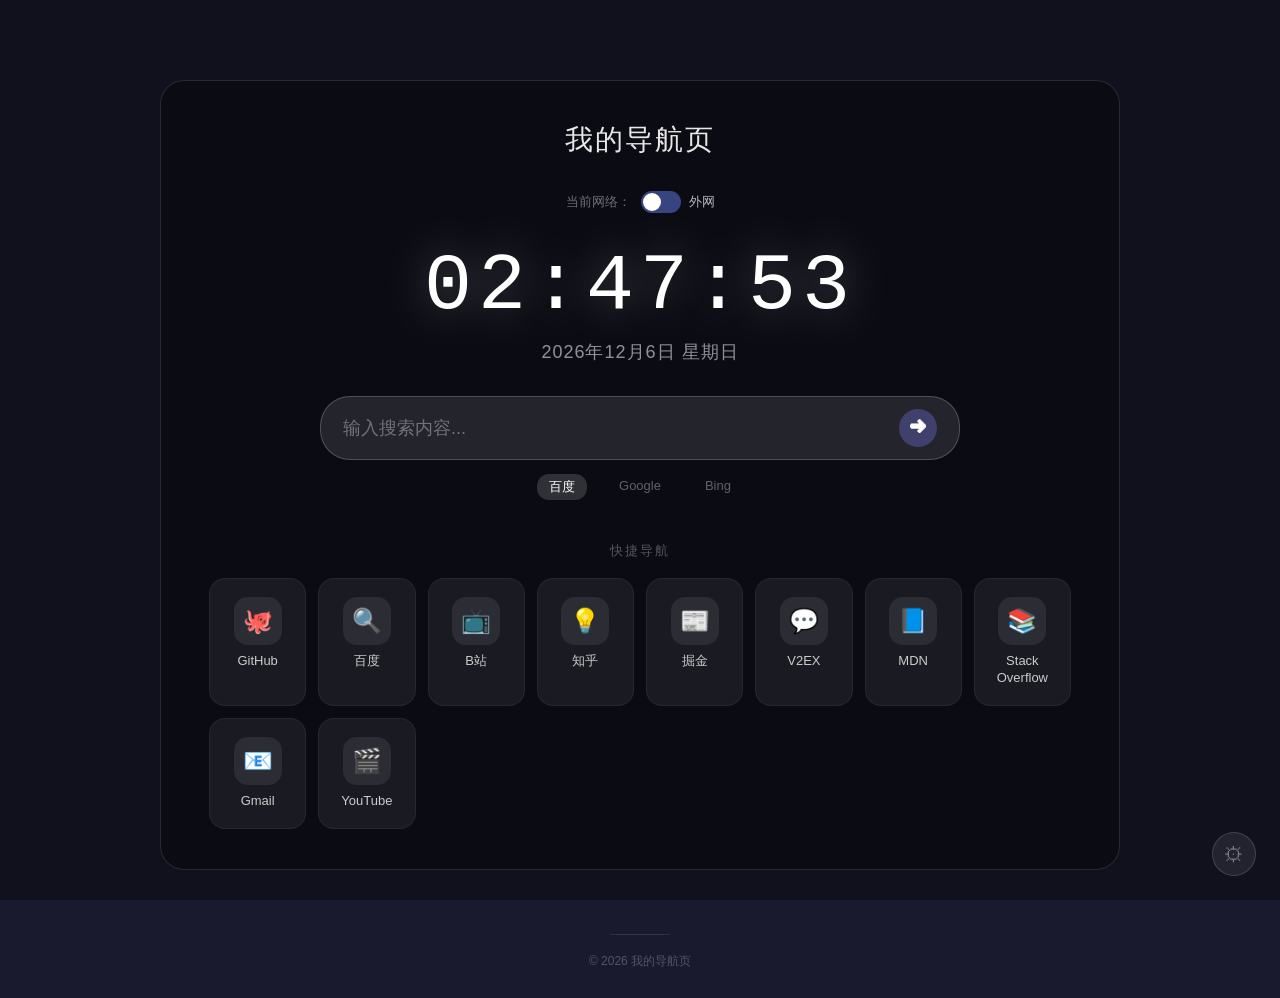
==== frontend/index.html @ 87651d71 "全栈化升级：Flask + SQLite + JWT 多用户系统 后端: - Flask REST API (/api/auth/*, /api/data/*) - SQLite 数据库（users " ====
<!DOCTYPE html>
<html lang="zh-CN">
<head>
<meta charset="UTF-8">
<meta name="viewport" content="width=device-width, initial-scale=1.0">
<title id="page-title">我的导航页</title>
<link rel="stylesheet" href="css/style.css">
</head>
<body>

<!-- ===== 主面板 ===== -->
<div class="main-card">
  <div class="page-heading" id="page-heading">我的导航页</div>

  <!-- 网络模式切换 -->
  <div class="netmode-row">
    <span class="netmode-label">当前网络：</span>
    <label class="netmode-toggle" id="netmode-toggle" title="切换内外网访问地址">
      <input type="checkbox" id="netmode-cb" onchange="toggleNetworkMode()">
      <span class="netmode-switch"></span>
      <span class="netmode-text" id="netmode-text">外网</span>
    </label>
  </div>

  <div class="clock-area">
    <div id="time">00:00:00</div>
    <div id="date"></div>
  </div>

  <div class="search-area">
    <div class="search-box">
      <input id="search-input" type="text" placeholder="输入搜索内容..." onkeydown="if(event.key==='Enter')doSearch()">
      <button onclick="doSearch()">&#10140;</button>
    </div>
    <div class="search-engine">
      <span class="active" data-engine="baidu" onclick="setEngine(this)">百度</span>
      <span data-engine="google" onclick="setEngine(this)">Google</span>
      <span data-engine="bing" onclick="setEngine(this)">Bing</span>
    </div>
  </div>

  <div class="nav-section">
    <div class="nav-title">快捷导航</div>
    <div class="nav-grid" id="nav-grid"></div>
  </div>
</div>

<!-- ===== 全局页脚 ===== -->
<footer class="page-footer">
  <div class="footer-divider"></div>
  <div>&copy; <span id="footer-year"></span> <span id="footer-title">我的导航页</span></div>
  <div id="copyright-info"></div>
</footer>

<!-- ===== 管理按钮 ===== -->
<button class="admin-toggle" onclick="openAdminDialog()" title="管理">&#9881;</button>

<!-- ===== 管理弹窗 ===== -->
<div class="overlay" id="overlay" onclick="if(event.target===this)closeDialog()">
  <div class="dialog">
    <!-- 登录界面 -->
    <div id="login-form" style="padding:28px;">
      <h2 style="text-align:center;margin-bottom:24px;">&#128274; 管理员登录</h2>
      <div class="login-form">
        <p id="login-msg">默认账号：admin@localhost / admin</p>
        <input id="email-input" type="text" placeholder="邮箱" onkeydown="if(event.key==='Enter'){document.getElementById('pwd-input').focus()}">
        <input id="pwd-input" type="password" placeholder="密码" onkeydown="if(event.key==='Enter')doLogin()">
        <div class="btn-row">
          <button class="btn-secondary" onclick="closeDialog()">取消</button>
          <button class="btn-primary" onclick="doLogin()">登录</button>
        </div>
        <div class="login-error" id="login-error">密码错误，请重试</div>
      </div>
    </div>

    <!-- 管理面板（登录后显示） -->
    <div id="admin-panel" style="display:none;flex-direction:column;flex:1;min-height:0;">
      <div class="dialog-header">
        <div class="tabs">
          <button class="tab-btn active" data-tab="settings" onclick="switchTab('settings')">页面设置</button>
          <button class="tab-btn" data-tab="nav" onclick="switchTab('nav')">导航管理</button>
        </div>
        <button class="close-btn" onclick="closeDialog()">&times;</button>
      </div>
      <div class="dialog-body">
        <div id="tab-settings">
          <div class="setting-group">
            <label>主页标题</label>
            <input id="setting-title" placeholder="我的导航页" maxlength="30">
          </div>
          <div class="setting-group">
            <label>页脚文字</label>
            <input id="setting-footer" placeholder="我的导航页" maxlength="40">
          </div>
          <div class="setting-group">
            <label>修改管理密码</label>
            <div class="pwd-change-form">
              <input id="old-pwd" type="password" placeholder="当前密码" maxlength="64">
              <input id="new-pwd" type="password" placeholder="新密码（至少4位）" maxlength="64">
              <input id="new-pwd2" type="password" placeholder="确认新密码" maxlength="64">
              <button class="btn-primary btn-sm" onclick="doChangePassword()">更新密码</button>
              <span class="pwd-change-msg" id="pwd-change-msg"></span>
            </div>
          </div>
          <p class="tip" style="text-align:left;">修改后点击底部"保存全部"生效</p>
        </div>
        <div id="tab-nav" style="display:none;">
          <div id="edit-list"></div>
        </div>
      </div>
      <div class="dialog-footer">
        <button class="add-btn" onclick="addNavItem()">+ 新建导航</button>
        <button class="save-all-btn" onclick="saveAll()">保存全部</button>
      </div>
    </div>
  </div>
</div>

<!-- ===== 图标选择器弹窗 ===== -->
<div class="icon-picker-overlay" id="icon-picker-overlay">
  <div class="icon-picker">
    <div class="icon-picker-header">
      <input id="icon-search" type="text" placeholder="搜索图标..." oninput="filterIcons()">
      <select class="style-select" id="icon-style" onchange="switchIconStyle()">
        <option value="border-radius">圆角矩形</option>
        <option value="circle">圆形</option>
      </select>
      <button onclick="closeIconPicker()">&times;</button>
    </div>
    <div class="icon-picker-body">
      <div class="icon-picker-grid" id="icon-picker-grid">
        <div class="icon-picker-loading">加载图标列表中...</div>
      </div>
    </div>
  </div>
</div>

<script src="js/api.js"></script>
<script src="js/app.js"></script>
</body>
</html>
---- frontend/css/style.css ----
* { margin: 0; padding: 0; box-sizing: border-box; }
body {
  font-family: -apple-system, BlinkMacSystemFont, 'Segoe UI', 'Microsoft YaHei', sans-serif;
  min-height: 100vh;
  display: flex;
  flex-direction: column;
  align-items: center;
  color: #fff;
  background: #1a1a2e center/cover no-repeat fixed;
  background-image: url(https://api.dujin.org/bing/1920.php);
  transition: background-image 1s;
}

body::before {
  content: '';
  position: fixed;
  inset: 0;
  background: rgba(0,0,0,0.35);
  z-index: -1;
}

/* ===== 主面板 ===== */
.main-card {
  margin-top: 80px;
  margin-bottom: 40px;
  background: rgba(0,0,0,0.3);
  backdrop-filter: blur(20px);
  -webkit-backdrop-filter: blur(20px);
  border: 1px solid rgba(255,255,255,0.12);
  border-radius: 24px;
  padding: 40px 48px;
  width: 960px;
  max-width: 95vw;
  flex: 1;
}

/* ===== 网络模式切换 ===== */
.netmode-row {
  display: flex;
  align-items: center;
  justify-content: center;
  gap: 10px;
  margin-bottom: 28px;
}
.netmode-label { font-size: 13px; color: rgba(255,255,255,0.4); }
.netmode-toggle {
  display: flex;
  align-items: center;
  gap: 8px;
  cursor: pointer;
  user-select: none;
}
.netmode-toggle input { display: none; }
.netmode-switch {
  width: 40px; height: 22px;
  border-radius: 11px;
  background: rgba(102,126,234,0.5);
  position: relative;
  transition: background 0.3s;
}
.netmode-switch::after {
  content: '';
  position: absolute;
  top: 2px; left: 2px;
  width: 18px; height: 18px;
  border-radius: 50%;
  background: #fff;
  transition: transform 0.3s;
}
.netmode-toggle input:checked + .netmode-switch {
  background: rgba(255,180,60,0.6);
}
.netmode-toggle input:checked + .netmode-switch::after {
  transform: translateX(18px);
}
.netmode-text {
  font-size: 13px;
  color: rgba(255,255,255,0.7);
  min-width: 2em;
}

/* ===== 页头标题 ===== */
.page-heading {
  text-align: center;
  font-size: 28px;
  font-weight: 300;
  letter-spacing: 2px;
  margin-bottom: 32px;
  color: rgba(255,255,255,0.9);
}

/* ===== 时钟 ===== */
.clock-area { text-align: center; margin-bottom: 32px; }
#time {
  font-size: 80px;
  font-weight: 200;
  letter-spacing: 6px;
  font-variant-numeric: tabular-nums;
  font-family: 'SF Mono', 'Cascadia Code', 'Consolas', monospace;
  text-shadow: 0 0 40px rgba(255,255,255,0.3);
}
#date {
  font-size: 18px;
  color: rgba(255,255,255,0.55);
  margin-top: 8px;
  letter-spacing: 1px;
}

/* ===== 搜索 ===== */
.search-area { margin-bottom: 42px; }
.search-box {
  display: flex;
  align-items: center;
  background: rgba(255,255,255,0.1);
  border: 1px solid rgba(255,255,255,0.2);
  border-radius: 30px;
  padding: 12px 22px;
  transition: border-color 0.3s, box-shadow 0.3s;
  max-width: 640px;
  margin: 0 auto;
}
.search-box:focus-within {
  border-color: rgba(130,130,255,0.6);
  box-shadow: 0 0 24px rgba(130,130,255,0.15);
}
.search-box input {
  flex: 1;
  background: transparent;
  border: none;
  outline: none;
  color: #fff;
  font-size: 18px;
  padding: 6px 0;
}
.search-box input::placeholder { color: rgba(255,255,255,0.35); }
.search-box button {
  background: rgba(130,130,255,0.3);
  border: none;
  color: #fff;
  width: 38px; height: 38px;
  border-radius: 50%;
  cursor: pointer;
  font-size: 17px;
  flex-shrink: 0;
  transition: background 0.3s;
}
.search-box button:hover { background: rgba(130,130,255,0.55); }
.search-engine {
  display: flex;
  justify-content: center;
  gap: 20px;
  margin-top: 14px;
}
.search-engine span {
  font-size: 13px;
  color: rgba(255,255,255,0.35);
  cursor: pointer;
  padding: 4px 12px;
  border-radius: 12px;
  transition: all 0.3s;
}
.search-engine span.active { color: #fff; background: rgba(255,255,255,0.15); }

/* ===== 导航区 ===== */
.nav-title {
  font-size: 13px;
  color: rgba(255,255,255,0.3);
  text-align: center;
  margin-bottom: 18px;
  letter-spacing: 2px;
}
.nav-grid {
  display: grid;
  grid-template-columns: repeat(6, 1fr);
  gap: 12px;
}
@media (min-width: 1200px) { .nav-grid { grid-template-columns: repeat(8, 1fr); } }
@media (max-width: 800px)  { .nav-grid { grid-template-columns: repeat(4, 1fr); } }
@media (max-width: 480px)  { .nav-grid { grid-template-columns: repeat(3, 1fr); } }
.nav-item {
  display: flex;
  flex-direction: column;
  align-items: center;
  gap: 8px;
  padding: 18px 8px;
  background: rgba(255,255,255,0.06);
  border: 1px solid rgba(255,255,255,0.06);
  border-radius: 16px;
  text-decoration: none;
  color: #ccc;
  transition: all 0.3s;
}
.nav-item:hover {
  background: rgba(255,255,255,0.14);
  border-color: rgba(255,255,255,0.15);
  transform: translateY(-3px);
  box-shadow: 0 8px 25px rgba(0,0,0,0.3);
}
.nav-icon {
  width: 48px; height: 48px;
  border-radius: 14px;
  display: flex;
  align-items: center;
  justify-content: center;
  font-size: 24px;
  background: rgba(255,255,255,0.08);
  overflow: hidden;
}
.nav-icon img { width: 100%; height: 100%; object-fit: contain; }
.nav-name { font-size: 13px; text-align: center; line-height: 1.3; }

/* 导航 URL 提示 */
.nav-item { position: relative; }
.nav-url-tip {
  position: absolute;
  bottom: calc(100% + 8px);
  left: 50%;
  transform: translateX(-50%);
  background: rgba(0,0,0,0.85);
  color: rgba(255,255,255,0.8);
  font-size: 11px;
  padding: 5px 10px;
  border-radius: 6px;
  white-space: nowrap;
  pointer-events: none;
  opacity: 0;
  transition: opacity 0.2s;
  z-index: 10;
  max-width: 220px;
  overflow: hidden;
  text-overflow: ellipsis;
}
.nav-url-tip::after {
  content: '';
  position: absolute;
  top: 100%;
  left: 50%;
  transform: translateX(-50%);
  border: 5px solid transparent;
  border-top-color: rgba(0,0,0,0.85);
}
.nav-item:hover .nav-url-tip { opacity: 1; }

/* 内网标识（导航卡片右上角） */
.nav-lan-badge {
  position: absolute;
  top: 6px;
  right: 8px;
  font-size: 10px;
  color: rgba(255,200,100,0.8);
  background: rgba(255,200,100,0.15);
  padding: 1px 6px;
  border-radius: 4px;
  pointer-events: none;
}
.nav-item.lan-active { border-color: rgba(255,180,60,0.25); }


/* 密码修改表单 */
.pwd-change-form {
  display: flex;
  align-items: center;
  gap: 10px;
  flex-wrap: wrap;
  max-width: 500px;
}
.pwd-change-form input {
  width: 160px !important;
  max-width: none !important;
}
.pwd-change-form .btn-sm { padding: 9px 16px; font-size: 13px; }
.pwd-change-msg {
  font-size: 12px;
  margin-left: 4px;
  transition: opacity 0.3s;
}
.pwd-change-msg.ok { color: #6f6; }
.pwd-change-msg.err { color: #f66; }

/* ===== 全局页脚 ===== */
.page-footer {
  width: 100%;
  text-align: center;
  padding: 24px 20px;
  color: rgba(255,255,255,0.25);
  font-size: 12px;
  line-height: 1.8;
}
.page-footer .footer-divider {
  width: 60px; height: 1px;
  background: rgba(255,255,255,0.1);
  margin: 0 auto 16px;
}

/* ===== 管理按钮 ===== */
.admin-toggle {
  position: fixed;
  bottom: 24px; right: 24px;
  width: 44px; height: 44px;
  border-radius: 50%;
  background: rgba(255,255,255,0.08);
  border: 1px solid rgba(255,255,255,0.15);
  color: rgba(255,255,255,0.4);
  font-size: 20px;
  cursor: pointer;
  display: flex;
  align-items: center;
  justify-content: center;
  transition: all 0.3s;
  z-index: 100;
}
.admin-toggle:hover { background: rgba(255,255,255,0.18); color: #fff; }

/* ===== 管理弹窗 ===== */
.overlay {
  display: none;
  position: fixed;
  inset: 0;
  background: rgba(0,0,0,0.65);
  backdrop-filter: blur(6px);
  -webkit-backdrop-filter: blur(6px);
  z-index: 999;
  align-items: center;
  justify-content: center;
}
.overlay.show { display: flex; }
.dialog {
  background: #1e1e30;
  border: 1px solid rgba(255,255,255,0.15);
  border-radius: 20px;
  width: 940px;
  max-width: 96vw;
  max-height: 92vh;
  display: flex;
  flex-direction: column;
  overflow: hidden;
}
.dialog-header {
  display: flex;
  align-items: center;
  padding: 20px 28px 0;
  flex-shrink: 0;
}
.dialog-header .tabs { display: flex; gap: 4px; }
.dialog-header .tab-btn {
  padding: 10px 20px;
  border: none;
  background: transparent;
  color: rgba(255,255,255,0.4);
  cursor: pointer;
  font-size: 14px;
  border-radius: 10px 10px 0 0;
  transition: all 0.3s;
}
.dialog-header .tab-btn.active {
  color: #fff;
  background: rgba(255,255,255,0.08);
}
.dialog-header .tab-btn:hover { color: #fff; }
.dialog-header .close-btn {
  margin-left: auto;
  background: transparent;
  border: none;
  color: rgba(255,255,255,0.4);
  font-size: 26px;
  cursor: pointer;
  line-height: 1;
}
.dialog-header .close-btn:hover { color: #fff; }
.dialog-body {
  padding: 20px 28px 12px;
  overflow-y: auto;
  flex: 1;
  min-height: 0;
}

.dialog-footer {
  display: flex;
  gap: 12px;
  padding: 0 28px 20px;
  flex-shrink: 0;
}
.dialog-footer button { flex: 1; }

/* 登录表单 */
.login-form { text-align: center; padding: 20px 0 10px; }
.login-form p { color: rgba(255,255,255,0.4); font-size: 14px; margin-bottom: 20px; }
.login-form input {
  width: 280px;
  padding: 12px 16px;
  background: rgba(255,255,255,0.06);
  border: 1px solid rgba(255,255,255,0.15);
  border-radius: 10px;
  color: #fff;
  font-size: 16px;
  outline: none;
  transition: border-color 0.3s;
  text-align: center;
  display: block;
  margin: 0 auto 10px;
}
.login-form input:focus { border-color: rgba(130,130,255,0.5); }
.login-form .btn-row { display: flex; gap: 12px; margin-top: 20px; justify-content: center; }
.login-form .btn-row button {
  min-width: 100px;
  padding: 11px 24px;
  border-radius: 10px;
  font-size: 15px;
  cursor: pointer;
  transition: opacity 0.3s;
  border: none;
}
.login-form .btn-row button:hover { opacity: 0.85; }
.btn-primary { background: linear-gradient(135deg, #667eea, #764ba2); color: #fff; }
.btn-secondary {
  background: rgba(255,255,255,0.08);
  color: rgba(255,255,255,0.6);
  border: 1px solid rgba(255,255,255,0.15);
}
.login-error { color: #f66; font-size: 13px; margin-top: 12px; display: none; }
.login-error.show { display: block; }

/* ===== 设置表单 ===== */
.setting-group { margin-bottom: 24px; }
.setting-group label {
  display: block;
  font-size: 13px;
  color: rgba(255,255,255,0.45);
  margin-bottom: 8px;
  letter-spacing: 1px;
}
.setting-group input {
  width: 100%;
  max-width: 400px;
  padding: 10px 14px;
  background: rgba(255,255,255,0.06);
  border: 1px solid rgba(255,255,255,0.12);
  border-radius: 10px;
  color: #fff;
  font-size: 15px;
  outline: none;
  transition: border-color 0.3s;
}
.setting-group input:focus { border-color: rgba(130,130,255,0.5); }

/* ===== 导航编辑 ===== */
.nav-edit-item {
  display: flex;
  align-items: center;
  gap: 10px;
  padding: 10px 0;
  border-bottom: 1px solid rgba(255,255,255,0.06);
  flex-wrap: wrap;
}
.nav-edit-item input {
  background: rgba(255,255,255,0.06);
  border: 1px solid rgba(255,255,255,0.1);
  border-radius: 8px;
  color: #fff;
  padding: 8px 12px;
  font-size: 14px;
  outline: none;
  transition: border-color 0.3s;
}
.nav-edit-item input:focus { border-color: rgba(130,130,255,0.5); }
.nav-edit-item input.name-input { flex: 1; min-width: 100px; }
.nav-edit-item input.url-input { flex: 1; min-width: 140px; }

/* 编辑面板 - 双URL并排 */
.nav-edit-urls { display: flex; gap: 6px; align-items: flex-start; flex: 2; min-width: 260px; }
.nav-edit-urls .url-column { display: flex; flex-direction: column; gap: 3px; flex: 1; min-width: 0; }
.nav-edit-urls .url-column input { width: 100%; }
.nav-edit-urls .url-label { font-size: 10px; color: rgba(255,255,255,0.25); white-space: nowrap; }
.nav-edit-urls .url-label.lan { color: rgba(255,180,60,0.5); }

.nav-edit-item .icon-btn {
  background: rgba(130,130,255,0.12);
  border: 1px solid rgba(130,130,255,0.2);
  color: rgba(180,180,255,0.8);
  padding: 7px 12px;
  border-radius: 8px;
  cursor: pointer;
  font-size: 13px;
  white-space: nowrap;
  transition: all 0.3s;
}
.nav-edit-item .icon-btn:hover { background: rgba(130,130,255,0.25); color: #fff; }
.nav-edit-item .icon-preview {
  width: 32px; height: 32px;
  border-radius: 6px;
  display: flex;
  align-items: center;
  justify-content: center;
  font-size: 18px;
  background: rgba(255,255,255,0.06);
  overflow: hidden;
  flex-shrink: 0;
}
.nav-edit-item .icon-preview img { width: 100%; height: 100%; object-fit: contain; }
.nav-edit-item .del-btn {
  background: transparent;
  border: none;
  color: rgba(255,100,100,0.5);
  cursor: pointer;
  font-size: 18px;
  padding: 4px 8px;
  border-radius: 6px;
  transition: all 0.3s;
  flex-shrink: 0;
}
.nav-edit-item .del-btn:hover { color: #f55; background: rgba(255,0,0,0.1); }

/* ===== 图标选择器 ===== */
.icon-picker-overlay {
  display: none;
  position: fixed;
  inset: 0;
  background: rgba(0,0,0,0.5);
  z-index: 1001;
  align-items: center;
  justify-content: center;
}
.icon-picker-overlay.show { display: flex; }
.icon-picker {
  background: #1e1e30;
  border: 1px solid rgba(255,255,255,0.15);
  border-radius: 16px;
  width: 750px;
  max-width: 95vw;
  max-height: 85vh;
  display: flex;
  flex-direction: column;
  overflow: hidden;
}
.icon-picker-header {
  display: flex;
  align-items: center;
  gap: 12px;
  padding: 16px 20px;
  border-bottom: 1px solid rgba(255,255,255,0.08);
  flex-shrink: 0;
}
.icon-picker-header input {
  flex: 1;
  background: rgba(255,255,255,0.06);
  border: 1px solid rgba(255,255,255,0.12);
  border-radius: 8px;
  color: #fff;
  padding: 8px 14px;
  font-size: 14px;
  outline: none;
}
.icon-picker-header input:focus { border-color: rgba(130,130,255,0.5); }
.icon-picker-header button {
  background: transparent;
  border: none;
  color: rgba(255,255,255,0.4);
  font-size: 22px;
  cursor: pointer;
  padding: 4px 8px;
}
.icon-picker-header button:hover { color: #fff; }
.icon-picker-header .style-select {
  background: rgba(255,255,255,0.06);
  border: 1px solid rgba(255,255,255,0.12);
  border-radius: 8px;
  color: #fff;
  padding: 8px 12px;
  font-size: 13px;
  outline: none;
  cursor: pointer;
}
.icon-picker-header .style-select option { background: #1e1e30; color: #fff; }

/* 图标网格容器 */
.icon-picker-body {
  flex: 1;
  overflow-y: auto;
  padding: 16px 20px;
}
.icon-picker-grid {
  display: grid;
  grid-template-columns: repeat(auto-fill, 72px);
  gap: 6px;
  justify-content: center;
}
.icon-picker-grid .icon-option {
  width: 72px;
  height: 72px;
  border-radius: 10px;
  display: flex;
  align-items: center;
  justify-content: center;
  cursor: pointer;
  background: rgba(255,255,255,0.05);
  border: 2px solid transparent;
  transition: border-color 0.15s, background 0.15s;
  overflow: hidden;
  flex-shrink: 0;
}
.icon-picker-grid .icon-option:hover {
  background: rgba(255,255,255,0.12);
  border-color: rgba(130,130,255,0.45);
}
.icon-picker-grid .icon-option.selected {
  border-color: #667eea;
  background: rgba(102,126,234,0.2);
}
.icon-picker-grid .icon-option img {
  width: 60px;
  height: 60px;
  object-fit: contain;
}
.icon-picker-loading,
.icon-picker-empty {
  grid-column: 1 / -1;
  text-align: center;
  padding: 48px 20px;
  color: rgba(255,255,255,0.25);
  font-size: 14px;
}

/* 加载更多按钮 */
.load-more-btn {
  display: block;
  width: 100%;
  margin-top: 12px;
  padding: 10px;
  background: rgba(130,130,255,0.1);
  border: 1px solid rgba(130,130,255,0.15);
  border-radius: 10px;
  color: rgba(180,180,255,0.6);
  font-size: 13px;
  cursor: pointer;
  transition: all 0.3s;
}
.load-more-btn:hover {
  background: rgba(130,130,255,0.2);
  color: #fff;
}

/* 图标计数提示 */
.icon-count-hint {
  text-align: center;
  color: rgba(255,255,255,0.2);
  font-size: 12px;
  margin-top: 8px;
}

.save-all-btn {
  padding: 12px;
  background: linear-gradient(135deg, #667eea, #764ba2);
  border: none;
  border-radius: 12px;
  color: #fff;
  font-size: 16px;
  cursor: pointer;
  transition: opacity 0.3s;
}
.save-all-btn:hover { opacity: 0.85; }

.add-btn {
  padding: 12px;
  background: rgba(130,130,255,0.12);
  border: 1px dashed rgba(130,130,255,0.3);
  border-radius: 12px;
  color: rgba(180,180,255,0.7);
  font-size: 14px;
  cursor: pointer;
  transition: all 0.3s;
}
.add-btn:hover { background: rgba(130,130,255,0.25); color: #fff; }

.tip {
  text-align: center;
  color: rgba(255,255,255,0.25);
  font-size: 12px;
  margin-top: 12px;
}
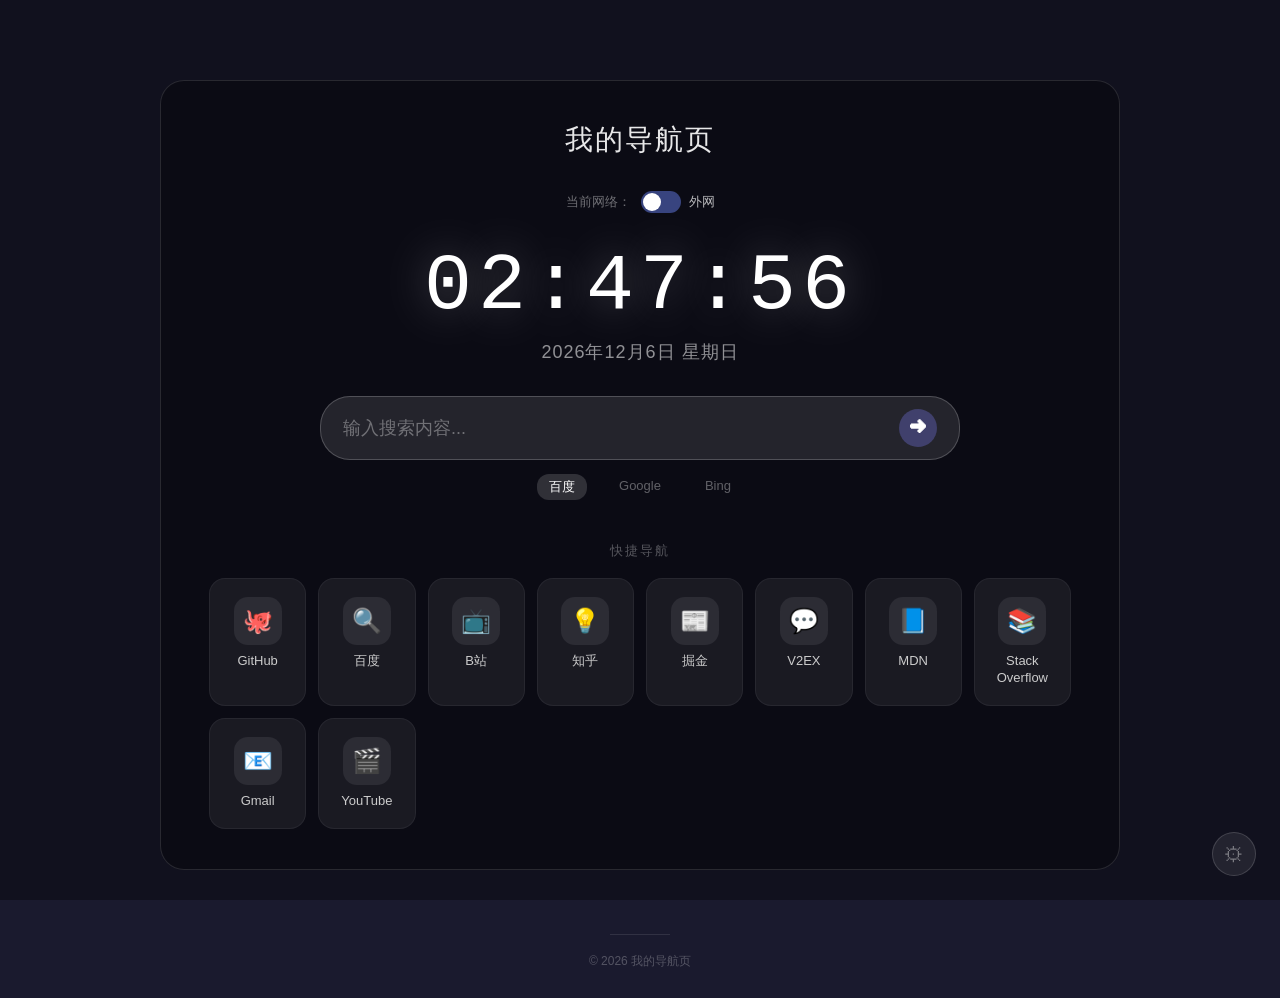
==== commit 50cbaf30: "安全强化：可修改邮箱、注册、退出、创建子账户 - 新增 PUT /api/auth/email — 修改管理员邮箱 - 新增 POST /api/auth/users — 管理员创建子账户 - 登录页" ====
--- a/frontend/index.html
+++ b/frontend/index.html
@@ -60,16 +60,29 @@
   <div class="dialog">
     <!-- 登录界面 -->
     <div id="login-form" style="padding:28px;">
-      <h2 style="text-align:center;margin-bottom:24px;">&#128274; 管理员登录</h2>
+      <h2 style="text-align:center;margin-bottom:24px;">&#128274; 账户登录</h2>
       <div class="login-form">
-        <p id="login-msg">默认账号：admin@localhost / admin</p>
+        <p id="login-msg">请输入账号密码</p>
         <input id="email-input" type="text" placeholder="邮箱" onkeydown="if(event.key==='Enter'){document.getElementById('pwd-input').focus()}">
         <input id="pwd-input" type="password" placeholder="密码" onkeydown="if(event.key==='Enter')doLogin()">
         <div class="btn-row">
+          <button class="btn-secondary" onclick="showRegisterForm()">注册</button>
           <button class="btn-secondary" onclick="closeDialog()">取消</button>
           <button class="btn-primary" onclick="doLogin()">登录</button>
         </div>
         <div class="login-error" id="login-error">密码错误，请重试</div>
+      </div>
+
+      <!-- 注册表单 -->
+      <div id="register-form" style="display:none;text-align:center;padding:20px 0 10px;">
+        <p style="color:rgba(255,255,255,0.4);font-size:14px;margin-bottom:20px;">注册新账户</p>
+        <input id="reg-email" type="text" placeholder="邮箱" style="display:block;margin:0 auto 10px;width:280px;padding:12px 16px;background:rgba(255,255,255,0.06);border:1px solid rgba(255,255,255,0.15);border-radius:10px;color:#fff;font-size:16px;text-align:center;outline:none;">
+        <input id="reg-pwd" type="password" placeholder="密码（至少4位）" style="display:block;margin:0 auto 10px;width:280px;padding:12px 16px;background:rgba(255,255,255,0.06);border:1px solid rgba(255,255,255,0.15);border-radius:10px;color:#fff;font-size:16px;text-align:center;outline:none;">
+        <div class="btn-row" style="display:flex;gap:12px;margin-top:20px;justify-content:center;">
+          <button class="btn-secondary" onclick="hideRegisterForm()">返回登录</button>
+          <button class="btn-primary" onclick="doRegister()">注册</button>
+        </div>
+        <div class="login-error" id="register-error" style="color:#f66;font-size:13px;margin-top:12px;display:none;"></div>
       </div>
     </div>
 
@@ -80,6 +93,7 @@
           <button class="tab-btn active" data-tab="settings" onclick="switchTab('settings')">页面设置</button>
           <button class="tab-btn" data-tab="nav" onclick="switchTab('nav')">导航管理</button>
         </div>
+        <button class="logout-btn" onclick="doLogout()" title="退出登录">退出</button>
         <button class="close-btn" onclick="closeDialog()">&times;</button>
       </div>
       <div class="dialog-body">
@@ -93,13 +107,31 @@
             <input id="setting-footer" placeholder="我的导航页" maxlength="40">
           </div>
           <div class="setting-group">
-            <label>修改管理密码</label>
+            <label>修改邮箱</label>
+            <div class="pwd-change-form">
+              <input id="email-pwd" type="password" placeholder="当前密码" maxlength="64" style="width:160px;">
+              <input id="new-email" type="text" placeholder="新邮箱地址" maxlength="128" style="width:200px;">
+              <button class="btn-primary btn-sm" onclick="doChangeEmail()">更新邮箱</button>
+              <span class="pwd-change-msg" id="email-change-msg"></span>
+            </div>
+          </div>
+          <div class="setting-group">
+            <label>修改密码</label>
             <div class="pwd-change-form">
               <input id="old-pwd" type="password" placeholder="当前密码" maxlength="64">
               <input id="new-pwd" type="password" placeholder="新密码（至少4位）" maxlength="64">
               <input id="new-pwd2" type="password" placeholder="确认新密码" maxlength="64">
               <button class="btn-primary btn-sm" onclick="doChangePassword()">更新密码</button>
               <span class="pwd-change-msg" id="pwd-change-msg"></span>
+            </div>
+          </div>
+          <div class="setting-group">
+            <label>创建子账户</label>
+            <div class="pwd-change-form">
+              <input id="new-user-email" type="text" placeholder="子账户邮箱" maxlength="128" style="width:200px;">
+              <input id="new-user-pwd" type="password" placeholder="子账户密码" maxlength="64" style="width:160px;">
+              <button class="btn-primary btn-sm" onclick="doCreateUser()">创建</button>
+              <span class="pwd-change-msg" id="create-user-msg"></span>
             </div>
           </div>
           <p class="tip" style="text-align:left;">修改后点击底部"保存全部"生效</p>
--- a/frontend/css/style.css
+++ b/frontend/css/style.css
@@ -357,14 +357,26 @@
   background: rgba(255,255,255,0.08);
 }
 .dialog-header .tab-btn:hover { color: #fff; }
-.dialog-header .close-btn {
+.dialog-header .logout-btn {
   margin-left: auto;
   background: transparent;
+  border: 1px solid rgba(255,255,255,0.12);
+  color: rgba(255,255,255,0.4);
+  padding: 4px 12px;
+  border-radius: 6px;
+  font-size: 12px;
+  cursor: pointer;
+  transition: all 0.3s;
+}
+.dialog-header .logout-btn:hover { color: #f66; border-color: rgba(255,100,100,0.4); }
+.dialog-header .close-btn {
+  background: transparent;
   border: none;
   color: rgba(255,255,255,0.4);
   font-size: 26px;
   cursor: pointer;
   line-height: 1;
+  margin-left: 4px;
 }
 .dialog-header .close-btn:hover { color: #fff; }
 .dialog-body {
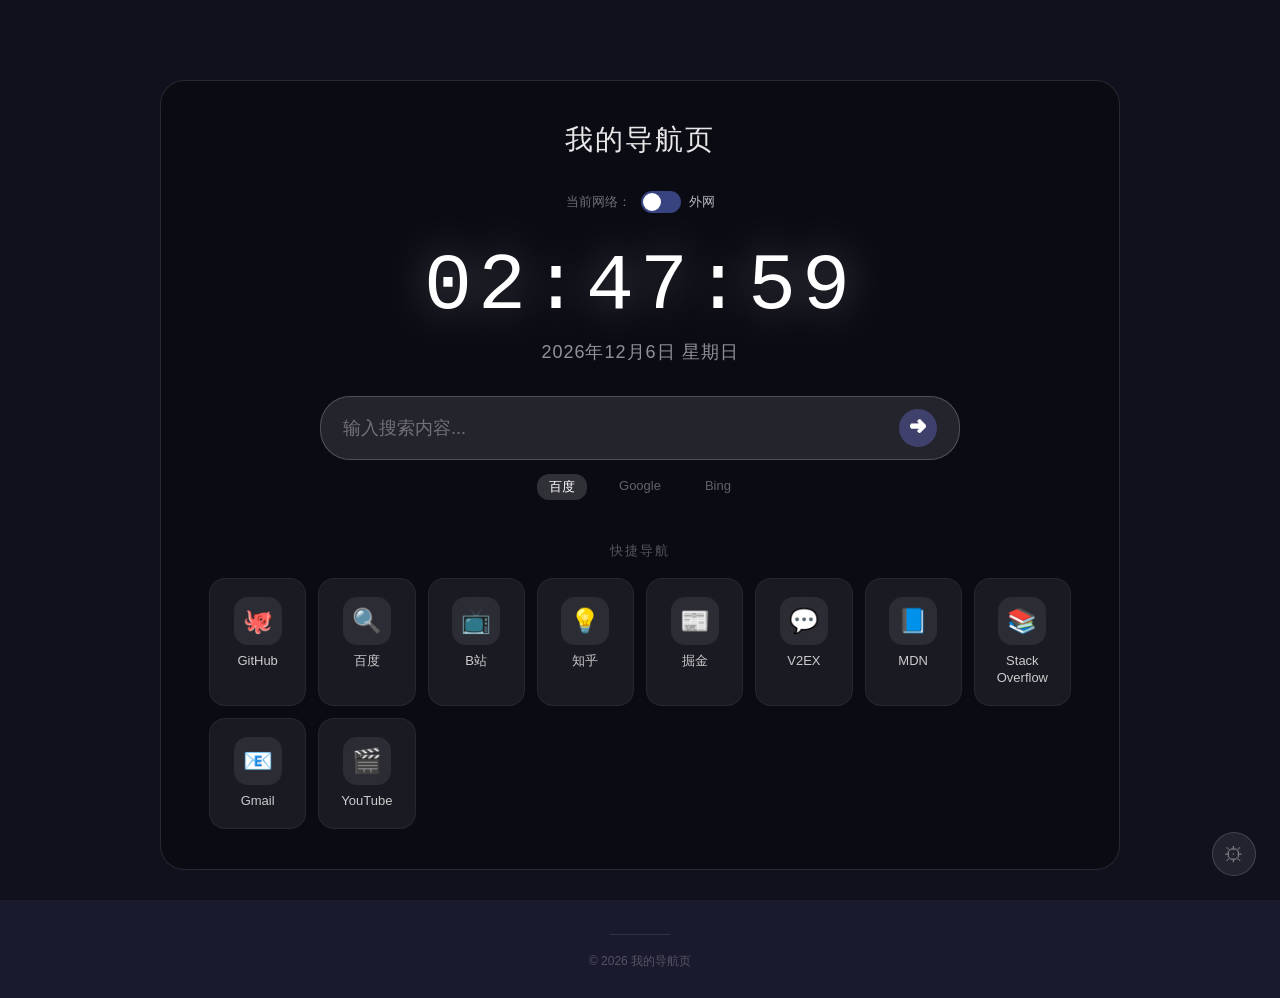
==== commit 4d0224b5: "标签页对调、权限区分、用户名显示、favicon - 导航管理 → 页面设置（标签页位置对调，登录默认显示导航管理） - 登录后显示用户名和角色（管理/普通） - 管理员可创建子账户，子账户隐藏创建功" ====
--- a/frontend/index.html
+++ b/frontend/index.html
@@ -4,6 +4,7 @@
 <meta charset="UTF-8">
 <meta name="viewport" content="width=device-width, initial-scale=1.0">
 <title id="page-title">我的导航页</title>
+<link rel="icon" type="image/svg+xml" href="data:image/svg+xml,%3Csvg xmlns='http://www.w3.org/2000/svg' viewBox='0 0 64 64'%3E%3Crect width='64' height='64' rx='14' fill='%23667eea'/%3E%3Crect x='28' y='8' width='8' height='48' rx='3' fill='%23fff'/%3E%3Cpath d='M36 14 L52 22 L36 30 Z' fill='%23fff'/%3E%3Ccircle cx='32' cy='12' r='4' fill='%23ffcc00'/%3E%3C/svg%3E">
 <link rel="stylesheet" href="css/style.css">
 </head>
 <body>
@@ -90,14 +91,15 @@
     <div id="admin-panel" style="display:none;flex-direction:column;flex:1;min-height:0;">
       <div class="dialog-header">
         <div class="tabs">
-          <button class="tab-btn active" data-tab="settings" onclick="switchTab('settings')">页面设置</button>
-          <button class="tab-btn" data-tab="nav" onclick="switchTab('nav')">导航管理</button>
+          <button class="tab-btn active" data-tab="nav" onclick="switchTab('nav')">导航管理</button>
+          <button class="tab-btn" data-tab="settings" onclick="switchTab('settings')">页面设置</button>
         </div>
+        <span class="user-badge" id="user-badge"></span>
         <button class="logout-btn" onclick="doLogout()" title="退出登录">退出</button>
         <button class="close-btn" onclick="closeDialog()">&times;</button>
       </div>
       <div class="dialog-body">
-        <div id="tab-settings">
+        <div id="tab-settings" style="display:none;">
           <div class="setting-group">
             <label>主页标题</label>
             <input id="setting-title" placeholder="我的导航页" maxlength="30">
@@ -125,7 +127,7 @@
               <span class="pwd-change-msg" id="pwd-change-msg"></span>
             </div>
           </div>
-          <div class="setting-group">
+          <div class="setting-group" id="create-user-group">
             <label>创建子账户</label>
             <div class="pwd-change-form">
               <input id="new-user-email" type="text" placeholder="子账户邮箱" maxlength="128" style="width:200px;">
@@ -136,7 +138,7 @@
           </div>
           <p class="tip" style="text-align:left;">修改后点击底部"保存全部"生效</p>
         </div>
-        <div id="tab-nav" style="display:none;">
+        <div id="tab-nav">
           <div id="edit-list"></div>
         </div>
       </div>
--- a/frontend/css/style.css
+++ b/frontend/css/style.css
@@ -357,6 +357,18 @@
   background: rgba(255,255,255,0.08);
 }
 .dialog-header .tab-btn:hover { color: #fff; }
+.dialog-header .user-badge {
+  margin-left: auto;
+  font-size: 12px;
+  color: rgba(255,255,255,0.45);
+  padding: 4px 10px;
+  background: rgba(255,255,255,0.05);
+  border-radius: 6px;
+  max-width: 180px;
+  overflow: hidden;
+  text-overflow: ellipsis;
+  white-space: nowrap;
+}
 .dialog-header .logout-btn {
   margin-left: auto;
   background: transparent;
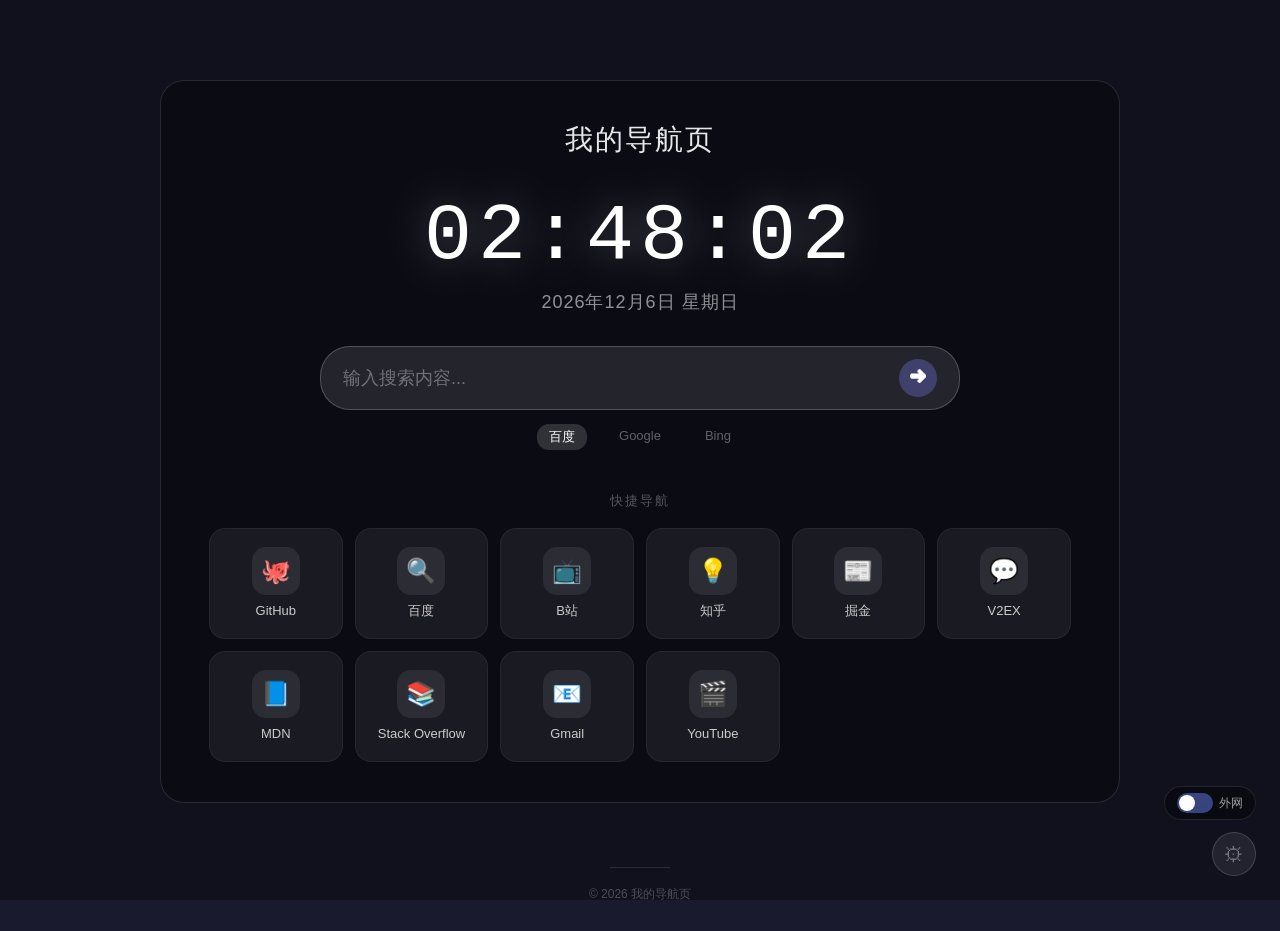
==== commit 24f1436f: "多项优化：网络切换移位、拖拽排序、分组、自定列数、邮箱修复 - 内外网切换移至右下角浮窗，与设置按钮并列 - 导航管理支持拖拽排序（HTML5 Drag & Drop） - 导航项新增分组字段，首页按" ====
--- a/frontend/index.html
+++ b/frontend/index.html
@@ -12,16 +12,6 @@
 <!-- ===== 主面板 ===== -->
 <div class="main-card">
   <div class="page-heading" id="page-heading">我的导航页</div>
-
-  <!-- 网络模式切换 -->
-  <div class="netmode-row">
-    <span class="netmode-label">当前网络：</span>
-    <label class="netmode-toggle" id="netmode-toggle" title="切换内外网访问地址">
-      <input type="checkbox" id="netmode-cb" onchange="toggleNetworkMode()">
-      <span class="netmode-switch"></span>
-      <span class="netmode-text" id="netmode-text">外网</span>
-    </label>
-  </div>
 
   <div class="clock-area">
     <div id="time">00:00:00</div>
@@ -52,6 +42,13 @@
   <div>&copy; <span id="footer-year"></span> <span id="footer-title">我的导航页</span></div>
   <div id="copyright-info"></div>
 </footer>
+
+<!-- ===== 网络模式切换 ===== -->
+<label class="netmode-float" title="切换内外网访问地址">
+  <input type="checkbox" id="netmode-cb" onchange="toggleNetworkMode()">
+  <span class="netmode-switch"></span>
+  <span class="netmode-text" id="netmode-text">外网</span>
+</label>
 
 <!-- ===== 管理按钮 ===== -->
 <button class="admin-toggle" onclick="openAdminDialog()" title="管理">&#9881;</button>
@@ -107,6 +104,10 @@
           <div class="setting-group">
             <label>页脚文字</label>
             <input id="setting-footer" placeholder="我的导航页" maxlength="40">
+          </div>
+          <div class="setting-group">
+            <label>导航每行列数（3~10）</label>
+            <input id="setting-columns" type="number" min="3" max="10" placeholder="6">
           </div>
           <div class="setting-group">
             <label>修改邮箱</label>
--- a/frontend/css/style.css
+++ b/frontend/css/style.css
@@ -34,48 +34,52 @@
   flex: 1;
 }
 
-/* ===== 网络模式切换 ===== */
-.netmode-row {
-  display: flex;
-  align-items: center;
-  justify-content: center;
-  gap: 10px;
-  margin-bottom: 28px;
-}
-.netmode-label { font-size: 13px; color: rgba(255,255,255,0.4); }
-.netmode-toggle {
-  display: flex;
-  align-items: center;
-  gap: 8px;
+/* ===== 网络模式浮窗（右下角） ===== */
+.netmode-float {
+  position: fixed;
+  bottom: 80px; right: 24px;
+  display: flex;
+  align-items: center;
+  gap: 6px;
+  padding: 6px 12px;
+  background: rgba(0,0,0,0.4);
+  backdrop-filter: blur(8px);
+  -webkit-backdrop-filter: blur(8px);
+  border: 1px solid rgba(255,255,255,0.1);
+  border-radius: 20px;
   cursor: pointer;
   user-select: none;
-}
-.netmode-toggle input { display: none; }
+  z-index: 100;
+  transition: background 0.3s;
+}
+.netmode-float:hover { background: rgba(0,0,0,0.6); }
+.netmode-float input { display: none; }
 .netmode-switch {
-  width: 40px; height: 22px;
-  border-radius: 11px;
+  width: 36px; height: 20px;
+  border-radius: 10px;
   background: rgba(102,126,234,0.5);
   position: relative;
   transition: background 0.3s;
+  flex-shrink: 0;
 }
 .netmode-switch::after {
   content: '';
   position: absolute;
   top: 2px; left: 2px;
-  width: 18px; height: 18px;
+  width: 16px; height: 16px;
   border-radius: 50%;
   background: #fff;
   transition: transform 0.3s;
 }
-.netmode-toggle input:checked + .netmode-switch {
+.netmode-float input:checked + .netmode-switch {
   background: rgba(255,180,60,0.6);
 }
-.netmode-toggle input:checked + .netmode-switch::after {
-  transform: translateX(18px);
+.netmode-float input:checked + .netmode-switch::after {
+  transform: translateX(16px);
 }
 .netmode-text {
-  font-size: 13px;
-  color: rgba(255,255,255,0.7);
+  font-size: 12px;
+  color: rgba(255,255,255,0.6);
   min-width: 2em;
 }
 
@@ -174,9 +178,19 @@
   grid-template-columns: repeat(6, 1fr);
   gap: 12px;
 }
-@media (min-width: 1200px) { .nav-grid { grid-template-columns: repeat(8, 1fr); } }
-@media (max-width: 800px)  { .nav-grid { grid-template-columns: repeat(4, 1fr); } }
-@media (max-width: 480px)  { .nav-grid { grid-template-columns: repeat(3, 1fr); } }
+
+.nav-group-header {
+  grid-column: 1 / -1;
+  font-size: 14px;
+  color: rgba(255,255,255,0.35);
+  padding: 8px 4px 4px;
+  margin-top: 12px;
+  letter-spacing: 2px;
+  border-bottom: 1px solid rgba(255,255,255,0.06);
+}
+.nav-group-header:first-child { margin-top: 0; }
+@media (max-width: 800px)  { .nav-grid { grid-template-columns: repeat(4, 1fr) !important; } }
+@media (max-width: 480px)  { .nav-grid { grid-template-columns: repeat(3, 1fr) !important; } }
 .nav-item {
   display: flex;
   flex-direction: column;
@@ -521,6 +535,20 @@
   flex-shrink: 0;
 }
 .nav-edit-item .icon-preview img { width: 100%; height: 100%; object-fit: contain; }
+.nav-edit-item .drag-handle {
+  color: rgba(255,255,255,0.2);
+  cursor: grab;
+  font-size: 16px;
+  padding: 0 2px;
+  flex-shrink: 0;
+  user-select: none;
+}
+.nav-edit-item .drag-handle:active { cursor: grabbing; }
+.nav-edit-item .group-input {
+  width: 70px !important;
+  min-width: auto !important;
+  text-align: center;
+}
 .nav-edit-item .del-btn {
   background: transparent;
   border: none;
